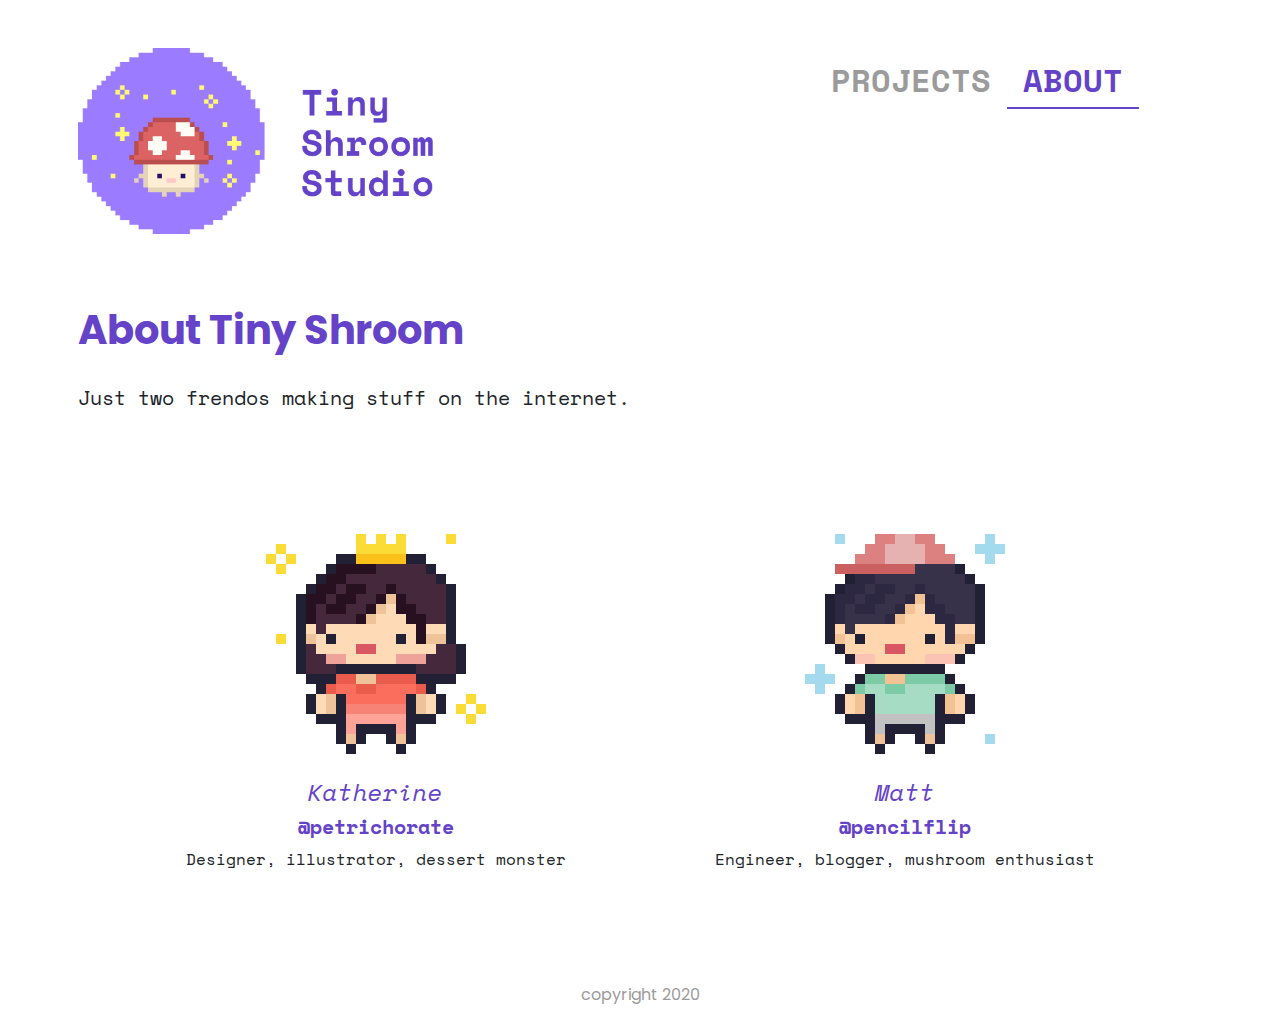
==== about.html @ 3c89fbca "Mainly change about.html to be more responsive. Also change the column sizing for the top row that's" ====
<!DOCTYPE html>
<html lang="en">

<head>
    <title>About</title>

    <meta charset="utf-8">
    <meta name="viewport" content="width=device-width, initial-scale=1, shrink-to-fit=no">

    <!-- Bootstrap CSS -->
    <link rel="stylesheet" href="https://stackpath.bootstrapcdn.com/bootstrap/4.4.1/css/bootstrap.min.css" integrity="sha384-Vkoo8x4CGsO3+Hhxv8T/Q5PaXtkKtu6ug5TOeNV6gBiFeWPGFN9MuhOf23Q9Ifjh" crossorigin="anonymous">
    <link rel="stylesheet" href="https://fonts.googleapis.com/css?family=Space%20Mono">
    <link rel="stylesheet" href="https://fonts.googleapis.com/css?family=Poppins:400,800">
    <link rel="stylesheet" type="text/css" href="css/index.css" />
</head>


<body>

    <div class="container">
        <div class="row mt-5 mx-5">
            <div class="col-12 col-sm-5 col-lg-4">
                <a href="index.html"><img src="assets/Logo.png" class="img-fluid mb-4"></a>
            </div>
            <div class="col-0 col-sm-2 col-lg-3">
            </div>
            <div class="col-12 col-sm-5 col-lg-5">
                <ol class="nav justify-content-center">
                    <li class="nav-item">
                        <span class="nav-link text-button-inactive"><a class="text-button-link" href="index.html">PROJECTS</a></span>
                    </li>
                    <li class="nav-item">
                        <span class="nav-link text-button-active">ABOUT</span>
                    </li>
                </ol>
            </div>
        </div>

        <div class="row mt-4 my-2 mx-2 my-md-5 mx-md-5">
            <div class="col-sm-12 ">
                <h1 class="poppins color-dark-purp" style="font-weight:bold">About Tiny Shroom</h1>
                </br>
                <h5>Just two frendos making stuff on the internet.</h5>
            </div>
        </div>

        <div class="row my-md-5 mx-md-5 py-md-5 px-md-5">
            <div class="col-12 col-sm-6 my-3 my-md-0">
                <div class="text-center">
                    <img src="assets/Katherine.gif" class="img-fluid">
                    </br>
                    </br>
                    <h4 class="color-dark-purp"><i>Katherine</i></h4>
                    <h5 class="color-dark-purp" style="font-weight: bold;"><a class="text-button-link" href="https://www.instagram.com/petrichorate/">@petrichorate</a></h5>
                    <p>Designer, illustrator, dessert monster</p>
                </div>
            </div>
            <div class="col-12 col-sm-6">
                <div class="text-center">
                    <img src="assets/Matt.gif" class="img-fluid">
                    </br>
                    </br>
                    <h4 class="color-dark-purp"><i>Matt</i></h4>
                    <h5 class="color-dark-purp" style="font-weight: bold;"><a class="text-button-link" href="https://twitter.com/pencilflip">@pencilflip</a></h5>
                    <p>Engineer, blogger, mushroom enthusiast</p>
                </div>
            </div>
        </div>

        <div class="row">
            <div class="col-sm-12 ">
                <p class="poppins text-center color-copyright">copyright 2020</p>
            </div>
        </div>
    </div>

    <!-- Optional JavaScript -->
    <!-- Order matters - jQuery first, then Popper.js, then Bootstrap JS -->
    <script src="https://code.jquery.com/jquery-3.4.1.slim.min.js" integrity="sha384-J6qa4849blE2+poT4WnyKhv5vZF5SrPo0iEjwBvKU7imGFAV0wwj1yYfoRSJoZ+n" crossorigin="anonymous"></script>
    <script src="https://cdn.jsdelivr.net/npm/popper.js@1.16.0/dist/umd/popper.min.js" integrity="sha384-Q6E9RHvbIyZFJoft+2mJbHaEWldlvI9IOYy5n3zV9zzTtmI3UksdQRVvoxMfooAo" crossorigin="anonymous"></script>
    <script src="https://stackpath.bootstrapcdn.com/bootstrap/4.4.1/js/bootstrap.min.js" integrity="sha384-wfSDF2E50Y2D1uUdj0O3uMBJnjuUD4Ih7YwaYd1iqfktj0Uod8GCExl3Og8ifwB6" crossorigin="anonymous"></script>
</body>

</html>
---- css/index.css ----
@media (min-width: 576px) {
    .container {
        max-width: 650px;
    }
}

@media (min-width: 768px) {
    .container {
        max-width: 900px;
    }
}

@media (min-width: 1200px) {
    .container {
        max-width: 1400px;
    }
}

body {
    /* Default */
    font-family: 'Space Mono';
}

.porta-penguin-bg {
    background-color: #F0EEF8;
    border-radius: 25px;
}

.charactersmw {
    display: inline-block;
    max-width: 500px;
}

.logomw {
    display: inline-block;
    max-width: 300px;
}

.right {
    float: right;
}

.poppins {
    font-family: 'Poppins';
}

.space-mono {
    font-family: 'Space Mono';
}

.color-dark-purp {
    color: #6443C9;
}

.color-light-purp {
    color: #A99ED5;
}

.color-copyright {
    color: #9B9B9B;
}

.color-main-text {
    color: #4A4A4A;
}

.text-button-active {
    border-bottom: 2px solid #6443C9;
    padding-bottom: 3px;
    font-family: 'Space Mono';
    font-weight: bold;
    font-size: 32px;
    color: #6443C9;
}

.text-button-link {
    color: inherit;
    text-decoration: none;
    z-index: 2;
    /* Need for z-index shenanigans */
    position: relative;
}

.text-button-link:hover {
    color: inherit;
    text-decoration: none;
    color: #6443C9;
}

.text-button-inactive {
    font-family: 'Space Mono';
    font-weight: bold;
    font-size: 32px;
    color: #9B9B9B;
}

.big-text {
    font-size: 54px;
    font-weight: 800;
    font-family: 'Poppins';
    color: #6443C9;
}

.span-link {
    position: absolute;
    width: 100%;
    height: 100%;
    top: 0;
    left: 0;
    z-index: 1;
}

.z-high {
    z-index: 20;
}
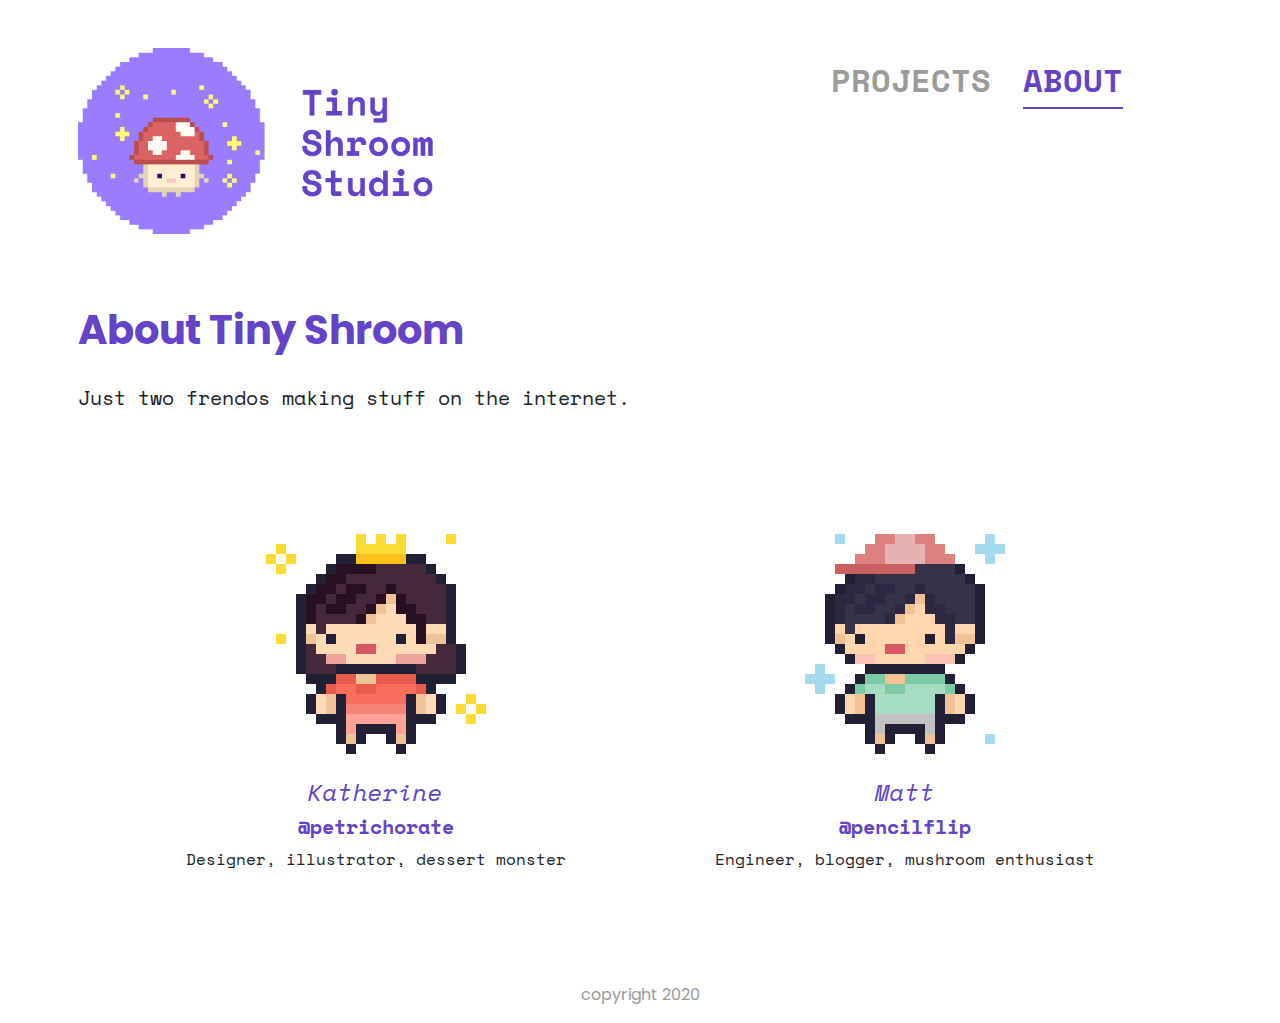
==== commit 063dd696: "For the text buttons, make underline not go under the padding" ====
--- a/about.html
+++ b/about.html
@@ -30,7 +30,7 @@
                         <span class="nav-link text-button-inactive"><a class="text-button-link" href="index.html">PROJECTS</a></span>
                     </li>
                     <li class="nav-item">
-                        <span class="nav-link text-button-active">ABOUT</span>
+                        <span class="nav-link"><span class="text-button-active">ABOUT</span></span>
                     </li>
                 </ol>
             </div>
@@ -38,7 +38,7 @@
 
         <div class="row mt-4 my-2 mx-2 my-md-5 mx-md-5">
             <div class="col-sm-12 ">
-                <h1 class="poppins color-dark-purp" style="font-weight:bold">About Tiny Shroom</h1>
+                <h1 class="big-text">About Tiny Shroom</h1>
                 </br>
                 <h5>Just two frendos making stuff on the internet.</h5>
             </div>
--- a/css/index.css
+++ b/css/index.css
@@ -95,8 +95,7 @@
 }
 
 .big-text {
-    font-size: 54px;
-    font-weight: 800;
+    font-weight: bold;
     font-family: 'Poppins';
     color: #6443C9;
 }
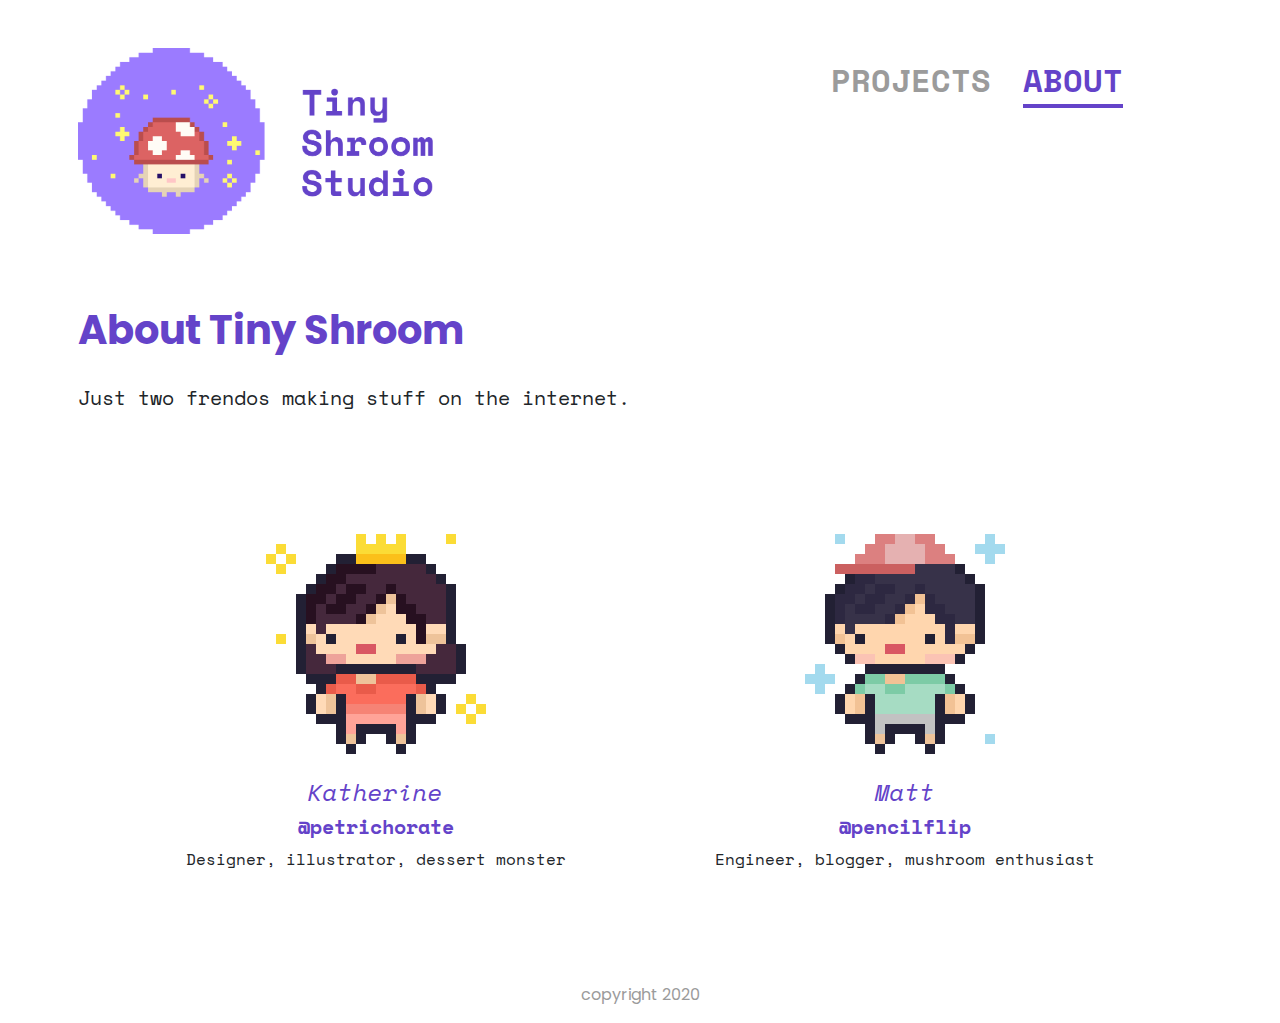
==== commit 6a32c80e: "Change text-button-active style" ====
--- a/about.html
+++ b/about.html
@@ -9,7 +9,7 @@
 
     <!-- Bootstrap CSS -->
     <link rel="stylesheet" href="https://stackpath.bootstrapcdn.com/bootstrap/4.4.1/css/bootstrap.min.css" integrity="sha384-Vkoo8x4CGsO3+Hhxv8T/Q5PaXtkKtu6ug5TOeNV6gBiFeWPGFN9MuhOf23Q9Ifjh" crossorigin="anonymous">
-    <link rel="stylesheet" href="https://fonts.googleapis.com/css?family=Space%20Mono">
+    <link rel="stylesheet" href="https://fonts.googleapis.com/css?family=Space%20Mono:400,700">
     <link rel="stylesheet" href="https://fonts.googleapis.com/css?family=Poppins:400,800">
     <link rel="stylesheet" type="text/css" href="css/index.css" />
 </head>
--- a/css/index.css
+++ b/css/index.css
@@ -65,10 +65,9 @@
 }
 
 .text-button-active {
-    border-bottom: 2px solid #6443C9;
-    padding-bottom: 3px;
+    border-bottom: 4px solid #6443C9;
     font-family: 'Space Mono';
-    font-weight: bold;
+    font-weight: 700;
     font-size: 32px;
     color: #6443C9;
 }
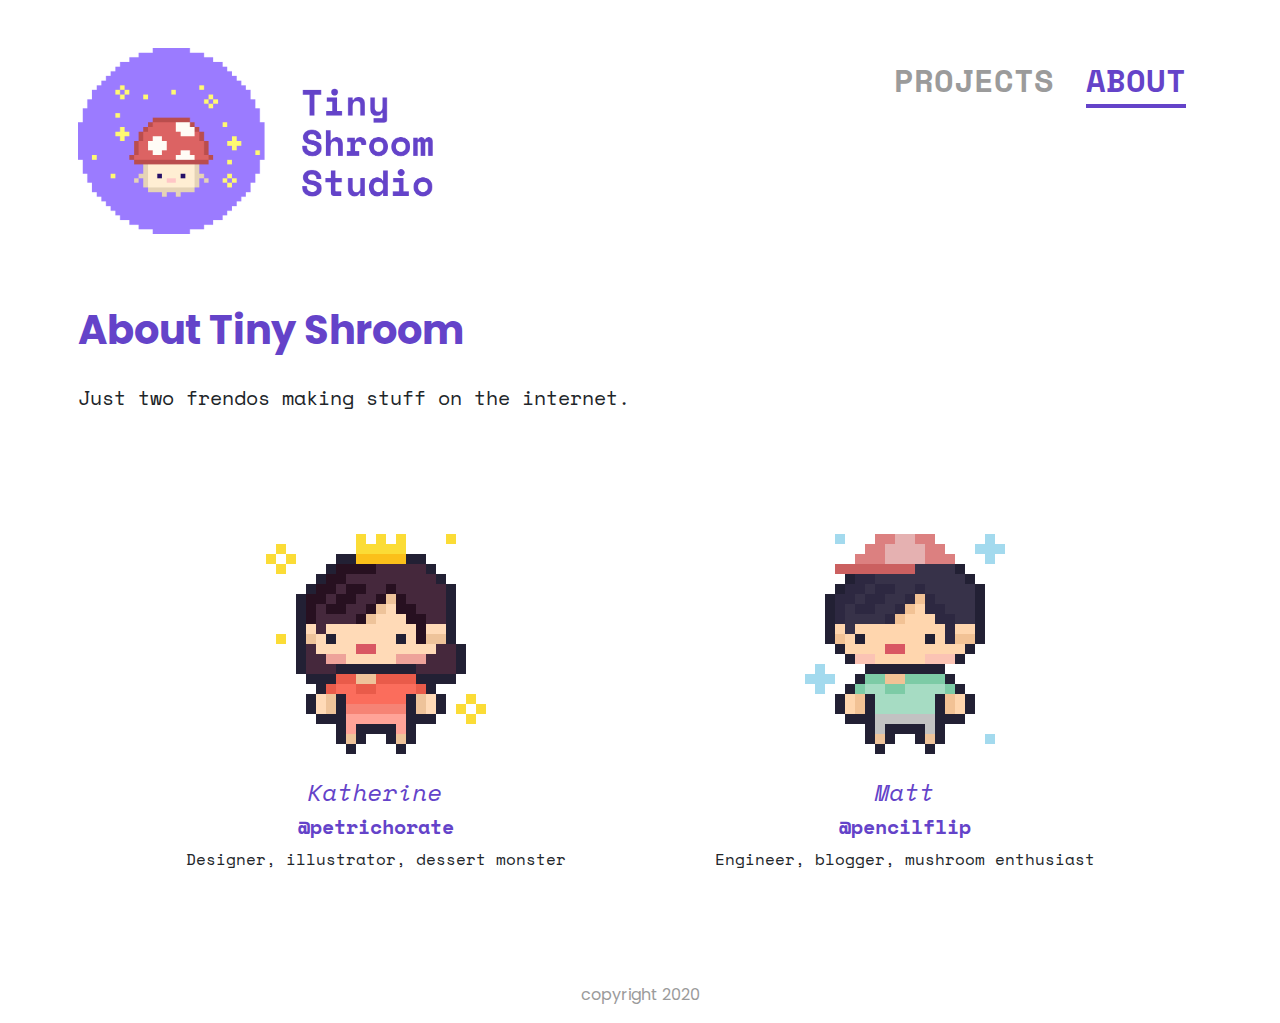
==== commit 08fd69d2: "Responsive justification for nav bar" ====
--- a/about.html
+++ b/about.html
@@ -25,7 +25,7 @@
             <div class="col-0 col-sm-2 col-lg-3">
             </div>
             <div class="col-12 col-sm-5 col-lg-5">
-                <ol class="nav justify-content-center">
+                <ol class="nav justify-content-center justify-content-md-end">
                     <li class="nav-item">
                         <span class="nav-link text-button-inactive"><a class="text-button-link" href="index.html">PROJECTS</a></span>
                     </li>
